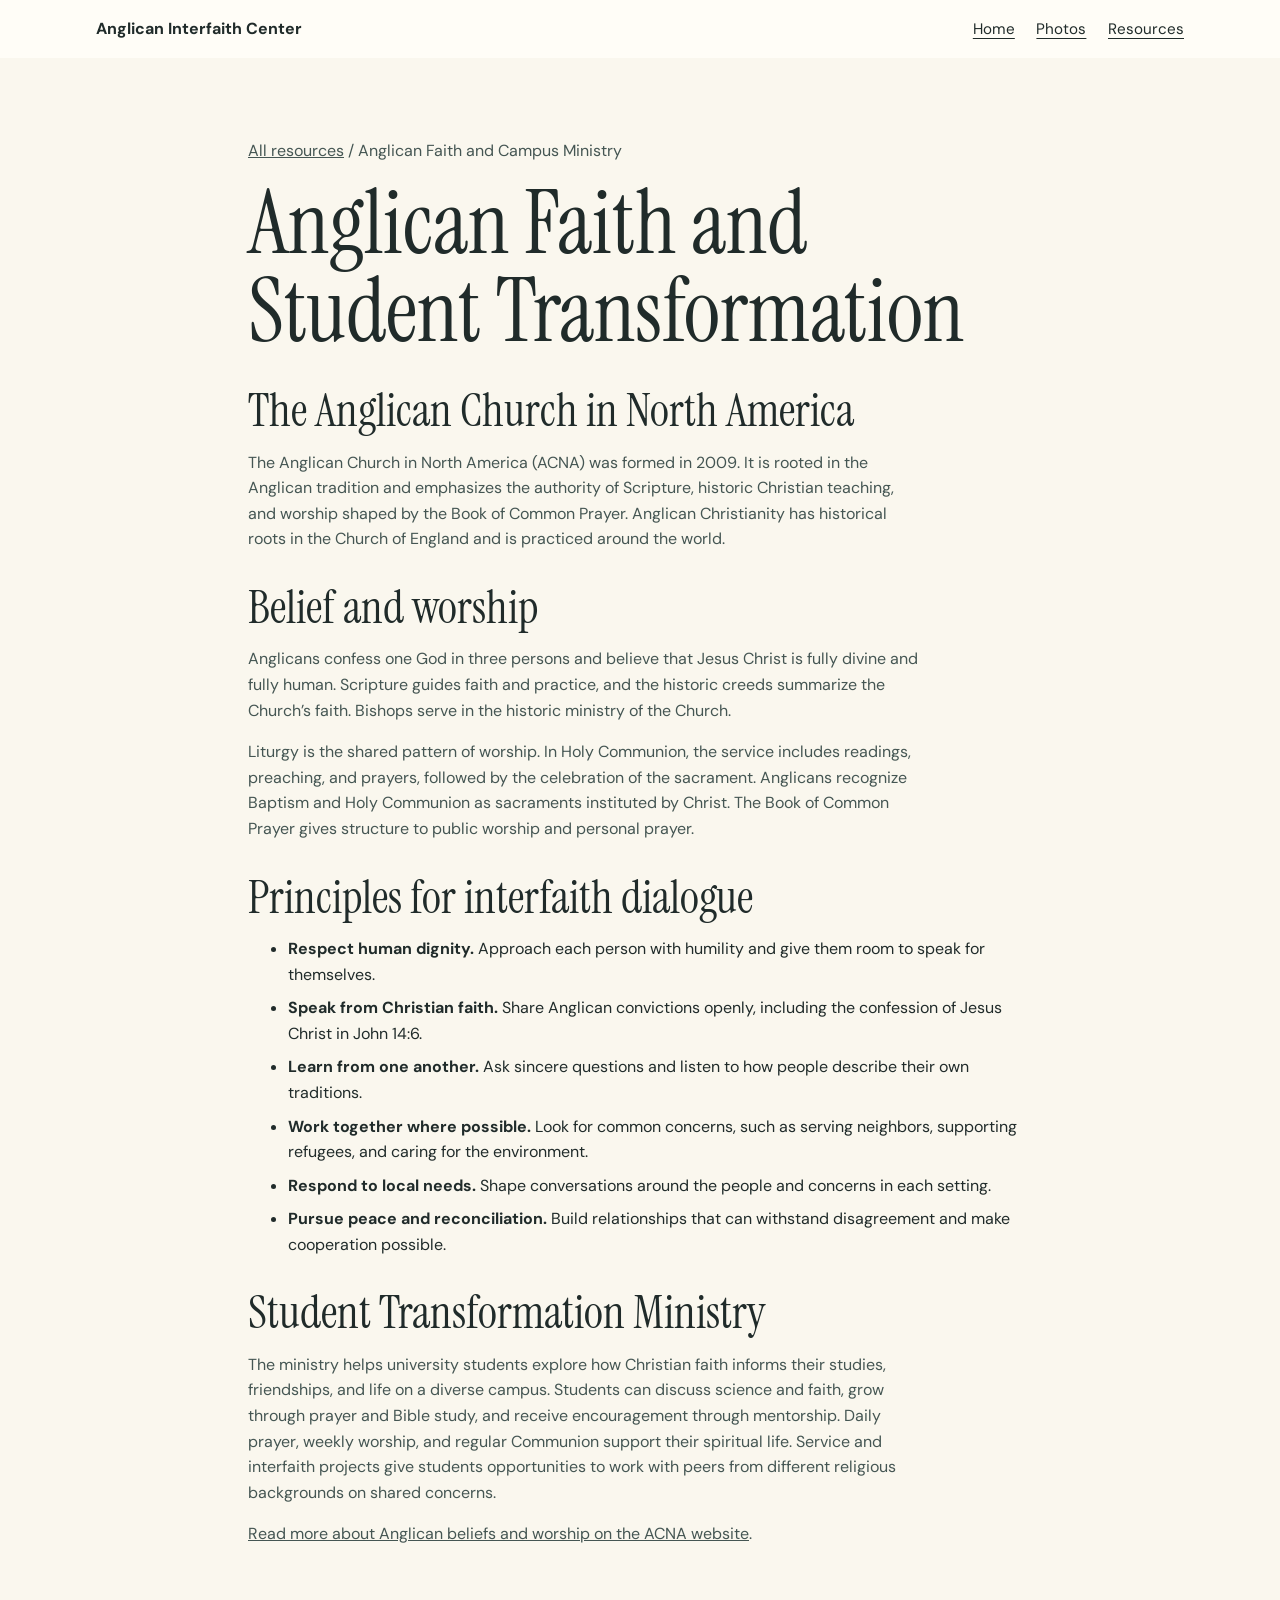
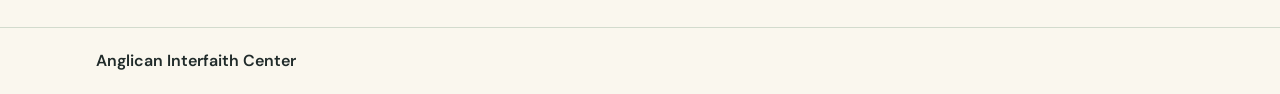
==== anglican-faith.html @ 7ce3bf5f "Add files via upload" ====
<!doctype html>
<html lang="en">
<head>
  <meta charset="utf-8">
  <meta name="viewport" content="width=device-width, initial-scale=1">
  <title>Anglican Faith and Student Transformation | Anglican Interfaith Center</title>
  <link rel="stylesheet" href="./styles.css">
</head>
<body>
  <a class="skip" href="#main">Skip to content</a>
  <header class="site-header">
    <div class="wrap header-inner">
      <a class="brand" href="./index.html">Anglican Interfaith Center</a>
      <nav aria-label="Main"><a href="./index.html">Home</a><a href="./gallery.html">Photos</a><a href="./resources.html">Resources</a></nav>
    </div>
  </header>
  <main id="main" class="wrap section reading">
    <p class="back-link"><a href="./resources.html">All resources</a> / Anglican Faith and Campus Ministry</p>
    <article>
      <h1 class="gallery-title">Anglican Faith and Student Transformation</h1>
      
      
<h2>The Anglican Church in North America</h2>
<p>The Anglican Church in North America (ACNA) was formed in 2009. It is rooted in the Anglican tradition and emphasizes the authority of Scripture, historic Christian teaching, and worship shaped by the Book of Common Prayer. Anglican Christianity has historical roots in the Church of England and is practiced around the world.</p>
<h2>Belief and worship</h2>
<p>Anglicans confess one God in three persons and believe that Jesus Christ is fully divine and fully human. Scripture guides faith and practice, and the historic creeds summarize the Church’s faith. Bishops serve in the historic ministry of the Church.</p>
<p>Liturgy is the shared pattern of worship. In Holy Communion, the service includes readings, preaching, and prayers, followed by the celebration of the sacrament. Anglicans recognize Baptism and Holy Communion as sacraments instituted by Christ. The Book of Common Prayer gives structure to public worship and personal prayer.</p>
<h2>Principles for interfaith dialogue</h2>
<ul><li><strong>Respect human dignity.</strong> Approach each person with humility and give them room to speak for themselves.</li><li><strong>Speak from Christian faith.</strong> Share Anglican convictions openly, including the confession of Jesus Christ in John 14:6.</li><li><strong>Learn from one another.</strong> Ask sincere questions and listen to how people describe their own traditions.</li><li><strong>Work together where possible.</strong> Look for common concerns, such as serving neighbors, supporting refugees, and caring for the environment.</li><li><strong>Respond to local needs.</strong> Shape conversations around the people and concerns in each setting.</li><li><strong>Pursue peace and reconciliation.</strong> Build relationships that can withstand disagreement and make cooperation possible.</li></ul>
<h2>Student Transformation Ministry</h2>
<p>The ministry helps university students explore how Christian faith informs their studies, friendships, and life on a diverse campus. Students can discuss science and faith, grow through prayer and Bible study, and receive encouragement through mentorship. Daily prayer, weekly worship, and regular Communion support their spiritual life. Service and interfaith projects give students opportunities to work with peers from different religious backgrounds on shared concerns.</p>
<p><a href="https://anglicanchurch.net/about/">Read more about Anglican beliefs and worship on the ACNA website</a>.</p>
    </article>
  </main>
  <footer class="site-footer"><div class="wrap">Anglican Interfaith Center</div></footer>
</body>
</html>
---- styles.css ----
@import url("https://fonts.googleapis.com/css2?family=DM+Sans:wght@400;500;600;700&family=Instrument+Serif:ital@0;1&display=swap");

:root {
  color-scheme: light;
  --ink: #202b2a;
  --muted: #455653;
  --paper: #faf7ee;
  --white: #fffdf7;
  --green: #173d35;
  --gold: #f2d99e;
  --line: #d2dbcd;
  font: 100%/1.6 "DM Sans", system-ui, sans-serif;
}
* { box-sizing: border-box; }
body { margin: 0; background: var(--paper); color: var(--ink); }
a { color: inherit; }
a:focus-visible { outline: 3px solid currentColor; outline-offset: 5px; }
.wrap { width: min(100% - 2.5rem, 68rem); margin-inline: auto; }
.skip { position: absolute; z-index: 1; top: 1rem; left: 1rem; background: var(--white); padding: .5rem 1rem; transform: translateY(-200%); }
.skip:focus { transform: none; }
.site-header { background: var(--white); }
.header-inner { display: flex; justify-content: space-between; align-items: center; flex-wrap: wrap; gap: .75rem 2rem; padding-block: 1rem; }
.brand { font-weight: 700; text-decoration: none; }
nav { display: flex; flex-wrap: wrap; gap: .5rem 1.35rem; }
nav a { font-size: .95rem; text-decoration-thickness: 1px; text-underline-offset: .25em; }
.hero { background: radial-gradient(ellipse at top right, #376458, transparent 65%), var(--green); color: var(--white); padding-block: clamp(4rem, 11vw, 8rem); }
h1, h2, h3 { font-family: "Instrument Serif", Georgia, serif; font-weight: 400; line-height: 1; margin: 0; }
h1 { font-size: clamp(3.25rem, 10vw, 7.5rem); }
.hero p { max-width: 34rem; font-size: clamp(1.1rem, 2.5vw, 1.45rem); margin-block: 1.5rem 2rem; }
.button { display: inline-block; background: var(--gold); color: var(--green); padding: .65rem 1.25rem; font-weight: 700; text-decoration: none; }
.button:hover { background: var(--white); }
.button:focus-visible { outline-color: var(--white); }
.section { padding-block: clamp(2.75rem, 7vw, 5rem); }
h2 { font-size: clamp(2.5rem, 6vw, 4rem); }
h3 { font-size: 2rem; }
.section p { color: var(--muted); max-width: 42rem; margin-block: 1rem 0; }
.dialogue { background: #e9eee4; }
.topics { display: grid; grid-template-columns: repeat(auto-fit, minmax(min(100%, 15rem), 1fr)); gap: 1.5rem; margin-top: 2rem; }
.topics article { border-top: 1px solid #82998d; padding-top: 1.25rem; }
.site-footer { border-top: 1px solid var(--line); padding-block: 1.25rem; font-weight: 600; }

.gallery-title { font-size: clamp(3rem, 7vw, 5.5rem); }
.gallery { display: grid; grid-template-columns: repeat(auto-fit, minmax(min(100%, 19rem), 1fr)); gap: 1.25rem; list-style: none; margin: 2rem 0 0; padding: 0; }
.gallery img { display: block; width: 100%; aspect-ratio: 4 / 3; object-fit: contain; background: #ece6d7; }

[hidden] { display: none !important; }
.slideshow { background: #173d35; color: #fffdf7; padding-block: 1.25rem; }
.slide-frame { aspect-ratio: 16 / 9; max-height: 65vh; background: #0d2621; overflow: hidden; border-radius: .5rem; }
.slide-frame img { width: 100%; height: 100%; object-fit: contain; display: block; }
.slide-toolbar, .slide-controls { display: flex; align-items: center; flex-wrap: wrap; gap: .65rem; }
.slide-toolbar { justify-content: space-between; margin-top: .75rem; }
.slide-controls button { color: inherit; background: transparent; border: 1px solid #b9c9be; border-radius: .25rem; padding: .45rem .65rem; cursor: pointer; font: inherit; }
.slide-controls button:hover { background: #376458; }
.slide-count { min-width: 4ch; text-align: center; font-variant-numeric: tabular-nums; }

.resource-grid { display: grid; grid-template-columns: repeat(auto-fit,minmax(min(100%,24rem),1fr)); gap: 1.25rem; margin-top: 2rem; }
.resource-card { background: var(--white); border: 1px solid var(--line); border-radius: .5rem; padding: clamp(1.25rem,4vw,2rem); }
.resource-card h2 { font-size: clamp(2rem,5vw,2.9rem); color: var(--green); }
.resource-entry { margin-top: 1.25rem; border-top: 1px solid var(--line); padding-top: 1.25rem; }
.resource-entry h3 { font: 700 1.05rem/1.45 "DM Sans",system-ui,sans-serif; }
.resource-entry p { margin-top: .4rem; }
.reading { max-width: 49rem; }
.reading h2 { font-size: clamp(2rem,5vw,2.9rem); margin-top: 2rem; }
.reading li + li { margin-top: .5rem; }
.reading .back-link { margin: 0 0 1rem; }
.reading .byline { border-bottom: 1px solid var(--line); padding-bottom: 1.2rem; }
.reading [lang="ur"] { border-top: 1px solid var(--line); margin-top: 2rem; font-family: "Noto Nastaliq Urdu", "Noto Naskh Arabic", "Segoe UI", serif; font-size: 1.2rem; line-height: 2; }
.reading [lang="ur"] h2 { font-family: inherit; }
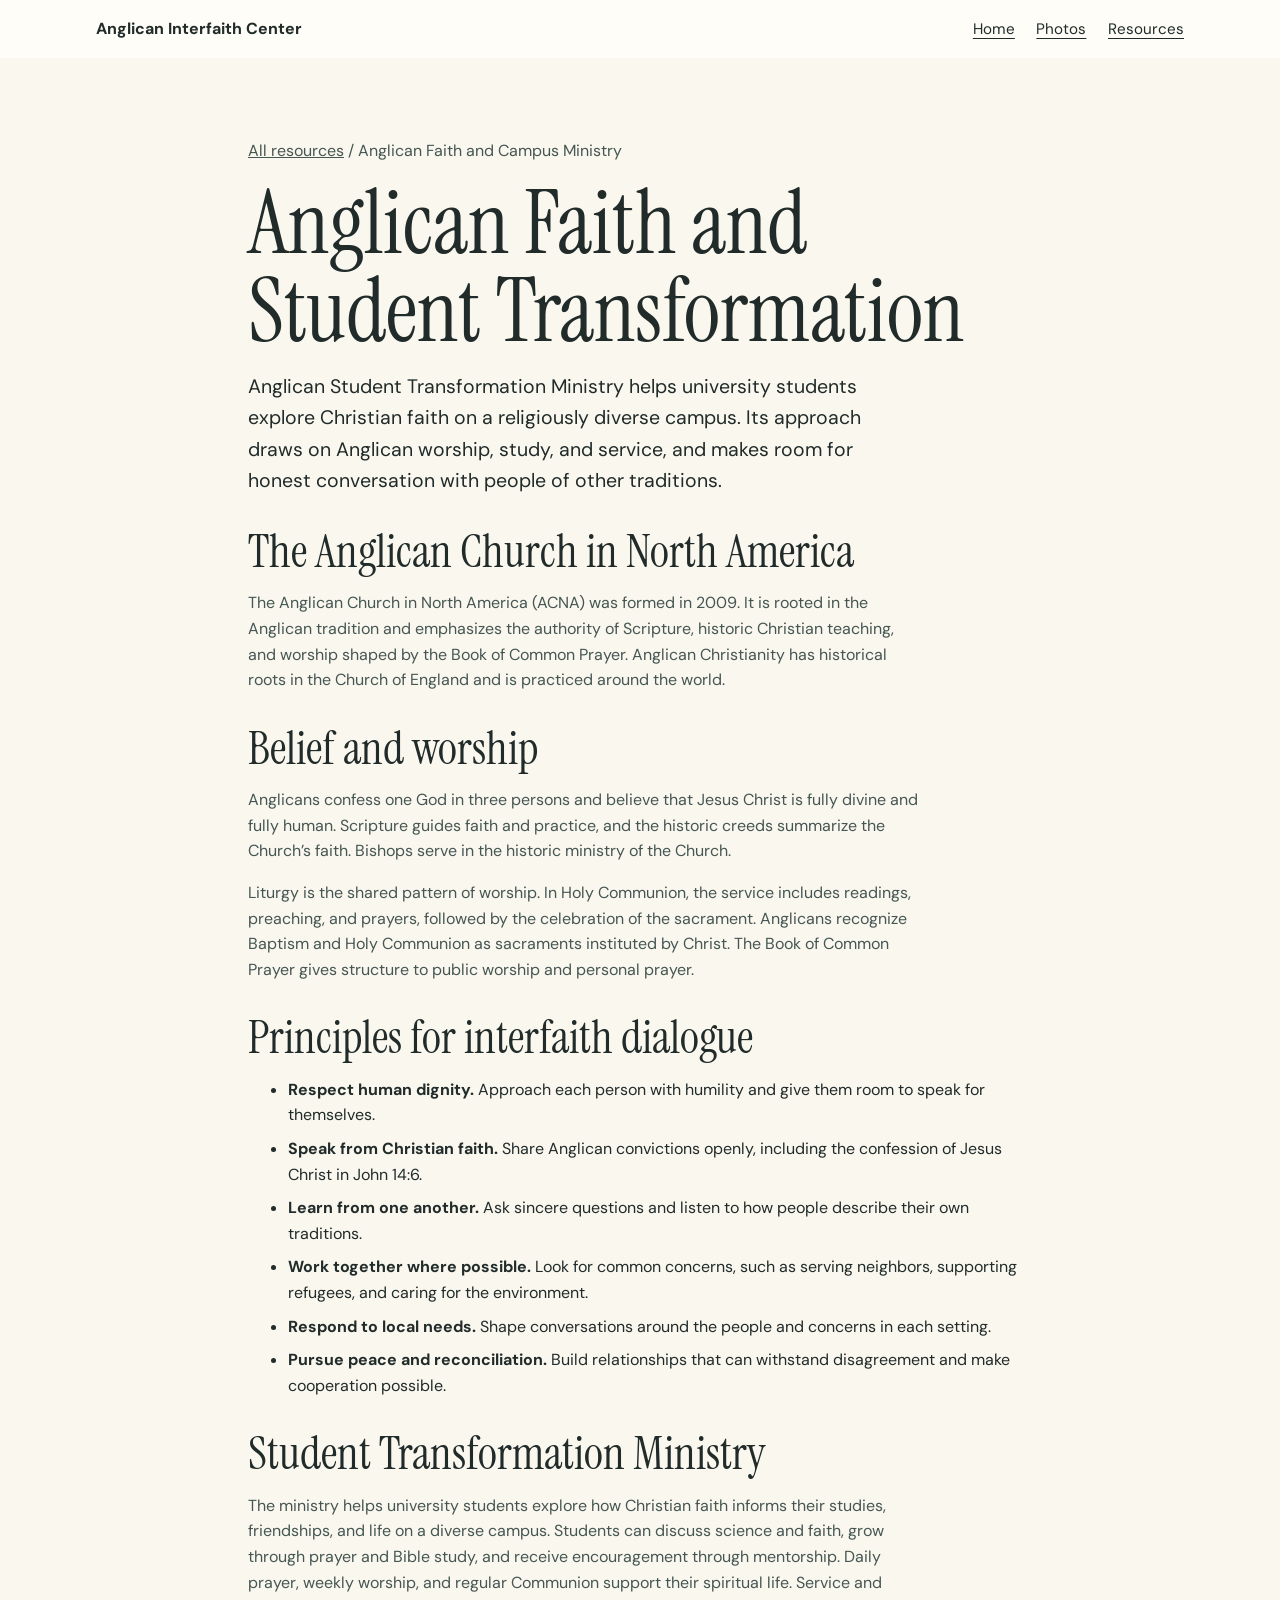
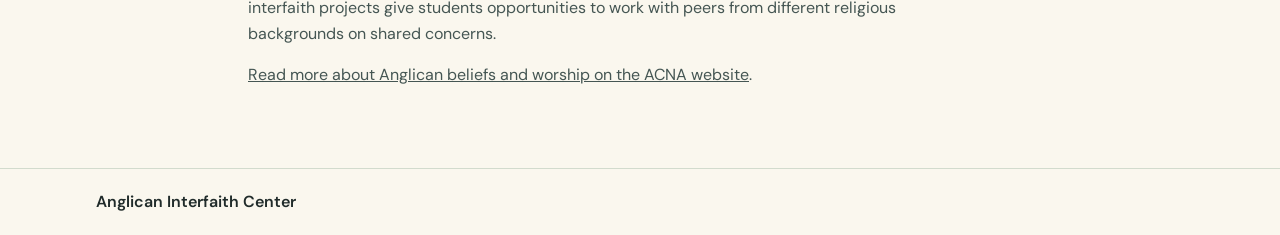
==== commit 15a82be2: "Add files via upload" ====
--- a/anglican-faith.html
+++ b/anglican-faith.html
@@ -4,14 +4,14 @@
   <meta charset="utf-8">
   <meta name="viewport" content="width=device-width, initial-scale=1">
   <title>Anglican Faith and Student Transformation | Anglican Interfaith Center</title>
-  <link rel="stylesheet" href="./styles.css">
+  <link rel="stylesheet" href="./styles.css?v=3">
 </head>
 <body>
   <a class="skip" href="#main">Skip to content</a>
   <header class="site-header">
     <div class="wrap header-inner">
       <a class="brand" href="./index.html">Anglican Interfaith Center</a>
-      <nav aria-label="Main"><a href="./index.html">Home</a><a href="./gallery.html">Photos</a><a href="./resources.html">Resources</a></nav>
+      <nav aria-label="Main"><a href="./index.html">Home</a><a href="./index.html#photos">Photos</a><a href="./resources.html">Resources</a></nav>
     </div>
   </header>
   <main id="main" class="wrap section reading">
@@ -20,6 +20,7 @@
       <h1 class="gallery-title">Anglican Faith and Student Transformation</h1>
       
       
+<p class="article-intro">Anglican Student Transformation Ministry helps university students explore Christian faith on a religiously diverse campus. Its approach draws on Anglican worship, study, and service, and makes room for honest conversation with people of other traditions.</p>
 <h2>The Anglican Church in North America</h2>
 <p>The Anglican Church in North America (ACNA) was formed in 2009. It is rooted in the Anglican tradition and emphasizes the authority of Scripture, historic Christian teaching, and worship shaped by the Book of Common Prayer. Anglican Christianity has historical roots in the Church of England and is practiced around the world.</p>
 <h2>Belief and worship</h2>
@@ -35,4 +36,4 @@
   <footer class="site-footer"><div class="wrap">Anglican Interfaith Center</div></footer>
 </body>
 </html>
-
+
--- a/styles.css
+++ b/styles.css
@@ -38,20 +38,20 @@
 .topics { display: grid; grid-template-columns: repeat(auto-fit, minmax(min(100%, 15rem), 1fr)); gap: 1.5rem; margin-top: 2rem; }
 .topics article { border-top: 1px solid #82998d; padding-top: 1.25rem; }
 .site-footer { border-top: 1px solid var(--line); padding-block: 1.25rem; font-weight: 600; }
-
+
 .gallery-title { font-size: clamp(3rem, 7vw, 5.5rem); }
 .gallery { display: grid; grid-template-columns: repeat(auto-fit, minmax(min(100%, 19rem), 1fr)); gap: 1.25rem; list-style: none; margin: 2rem 0 0; padding: 0; }
-.gallery img { display: block; width: 100%; aspect-ratio: 4 / 3; object-fit: contain; background: #ece6d7; }
-
-[hidden] { display: none !important; }
-.slideshow { background: #173d35; color: #fffdf7; padding-block: 1.25rem; }
-.slide-frame { aspect-ratio: 16 / 9; max-height: 65vh; background: #0d2621; overflow: hidden; border-radius: .5rem; }
-.slide-frame img { width: 100%; height: 100%; object-fit: contain; display: block; }
-.slide-toolbar, .slide-controls { display: flex; align-items: center; flex-wrap: wrap; gap: .65rem; }
-.slide-toolbar { justify-content: space-between; margin-top: .75rem; }
-.slide-controls button { color: inherit; background: transparent; border: 1px solid #b9c9be; border-radius: .25rem; padding: .45rem .65rem; cursor: pointer; font: inherit; }
-.slide-controls button:hover { background: #376458; }
-.slide-count { min-width: 4ch; text-align: center; font-variant-numeric: tabular-nums; }
+.gallery img { display: block; width: 100%; aspect-ratio: 4 / 3; object-fit: contain; background: #ece6d7; }
+
+[hidden] { display: none !important; }
+.slideshow { background: #173d35; color: #fffdf7; padding-block: 1.25rem; }
+.slide-frame { aspect-ratio: 16 / 9; max-height: 65vh; background: #0d2621; overflow: hidden; border-radius: .5rem; }
+.slide-frame img { width: 100%; height: 100%; object-fit: contain; display: block; }
+.slide-toolbar, .slide-controls { display: flex; align-items: center; flex-wrap: wrap; gap: .65rem; }
+.slide-toolbar { justify-content: space-between; margin-top: .75rem; }
+.slide-controls button { color: inherit; background: transparent; border: 1px solid #b9c9be; border-radius: .25rem; padding: .45rem .65rem; cursor: pointer; font: inherit; }
+.slide-controls button:hover { background: #376458; }
+.slide-count { min-width: 4ch; text-align: center; font-variant-numeric: tabular-nums; }
 
 .resource-grid { display: grid; grid-template-columns: repeat(auto-fit,minmax(min(100%,24rem),1fr)); gap: 1.25rem; margin-top: 2rem; }
 .resource-card { background: var(--white); border: 1px solid var(--line); border-radius: .5rem; padding: clamp(1.25rem,4vw,2rem); }
@@ -65,4 +65,10 @@
 .reading .back-link { margin: 0 0 1rem; }
 .reading .byline { border-bottom: 1px solid var(--line); padding-bottom: 1.2rem; }
 .reading [lang="ur"] { border-top: 1px solid var(--line); margin-top: 2rem; font-family: "Noto Nastaliq Urdu", "Noto Naskh Arabic", "Segoe UI", serif; font-size: 1.2rem; line-height: 2; }
-.reading [lang="ur"] h2 { font-family: inherit; }
+.reading [lang="ur"] h2 { font-family: inherit; }
+
+#resources, #photos { scroll-margin-top: 1rem; }
+.slideshow .slide-frame { max-height: min(50vh, 33rem); }
+.reading .article-intro { font-size: 1.22rem; line-height: 1.6; color: var(--ink); }
+.resource-card h2 { line-height: 1.1; }
+.resource-entry a { text-underline-offset: .18em; }
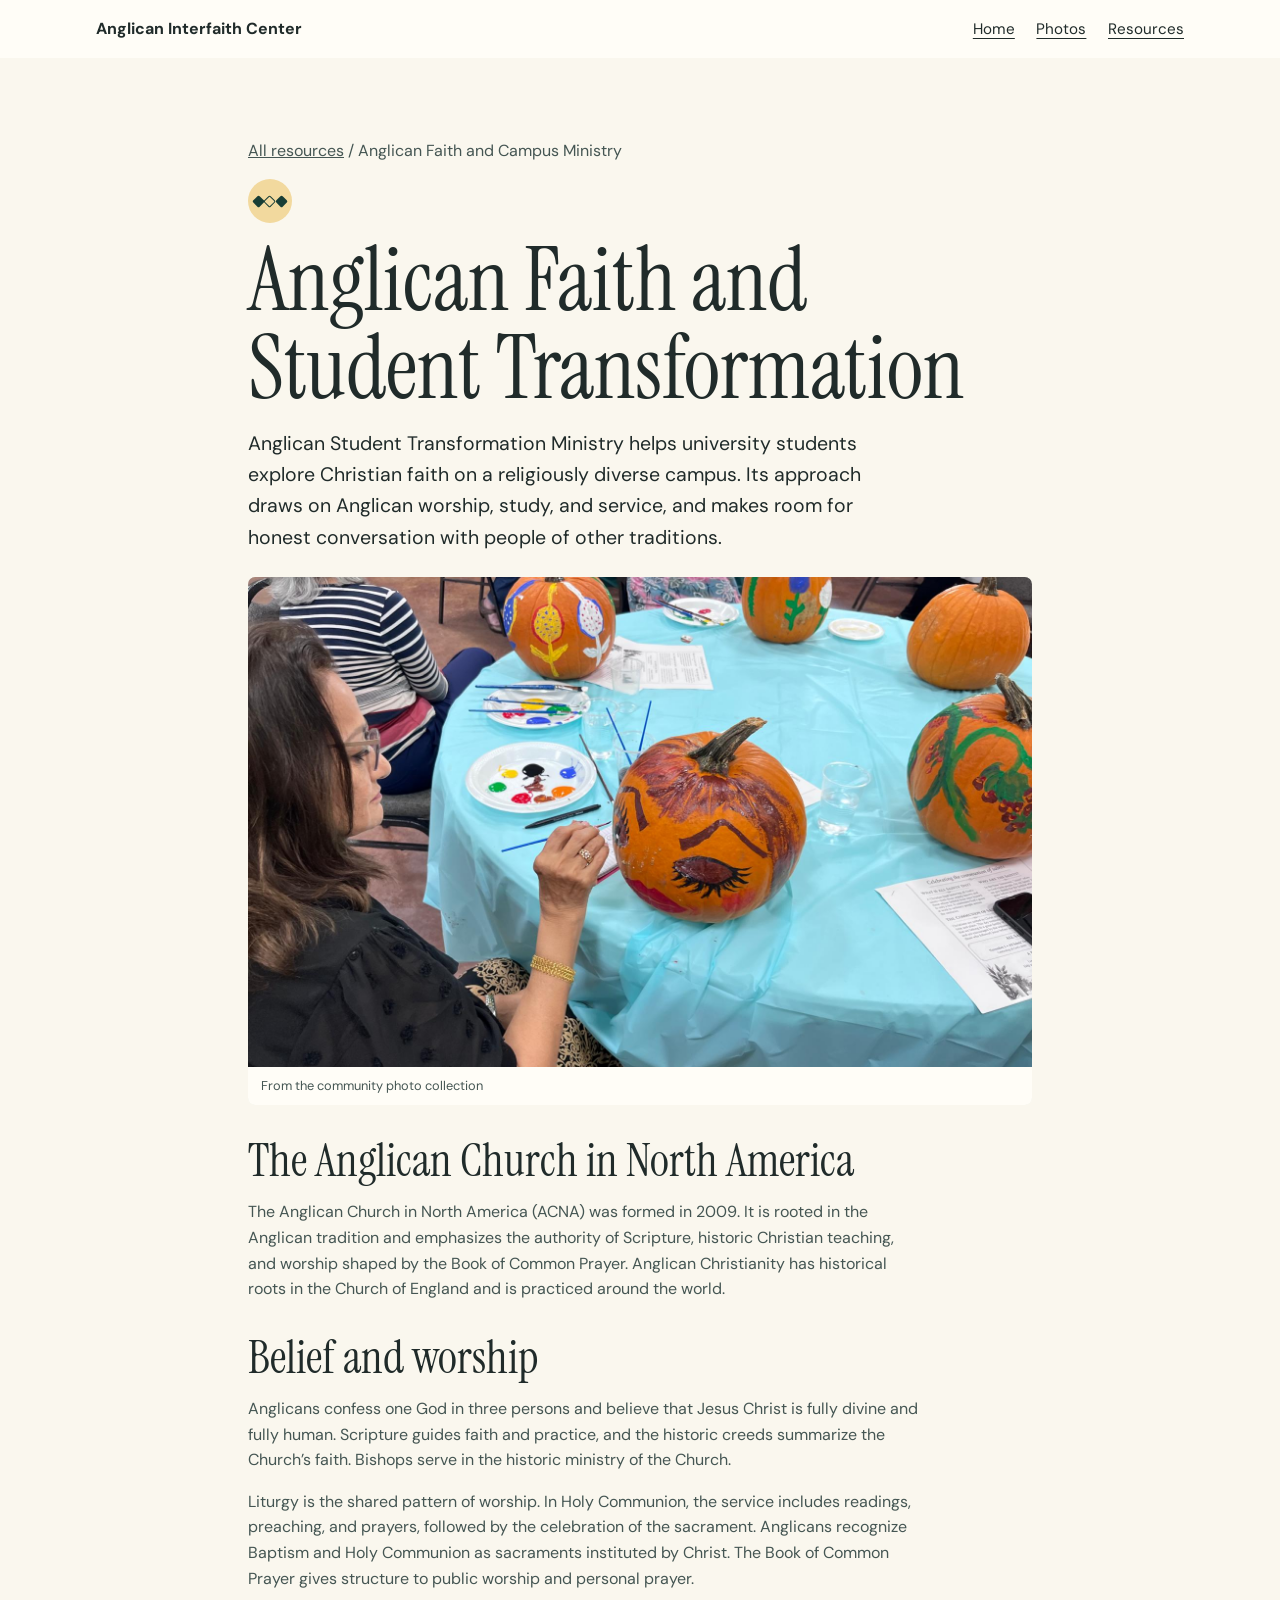
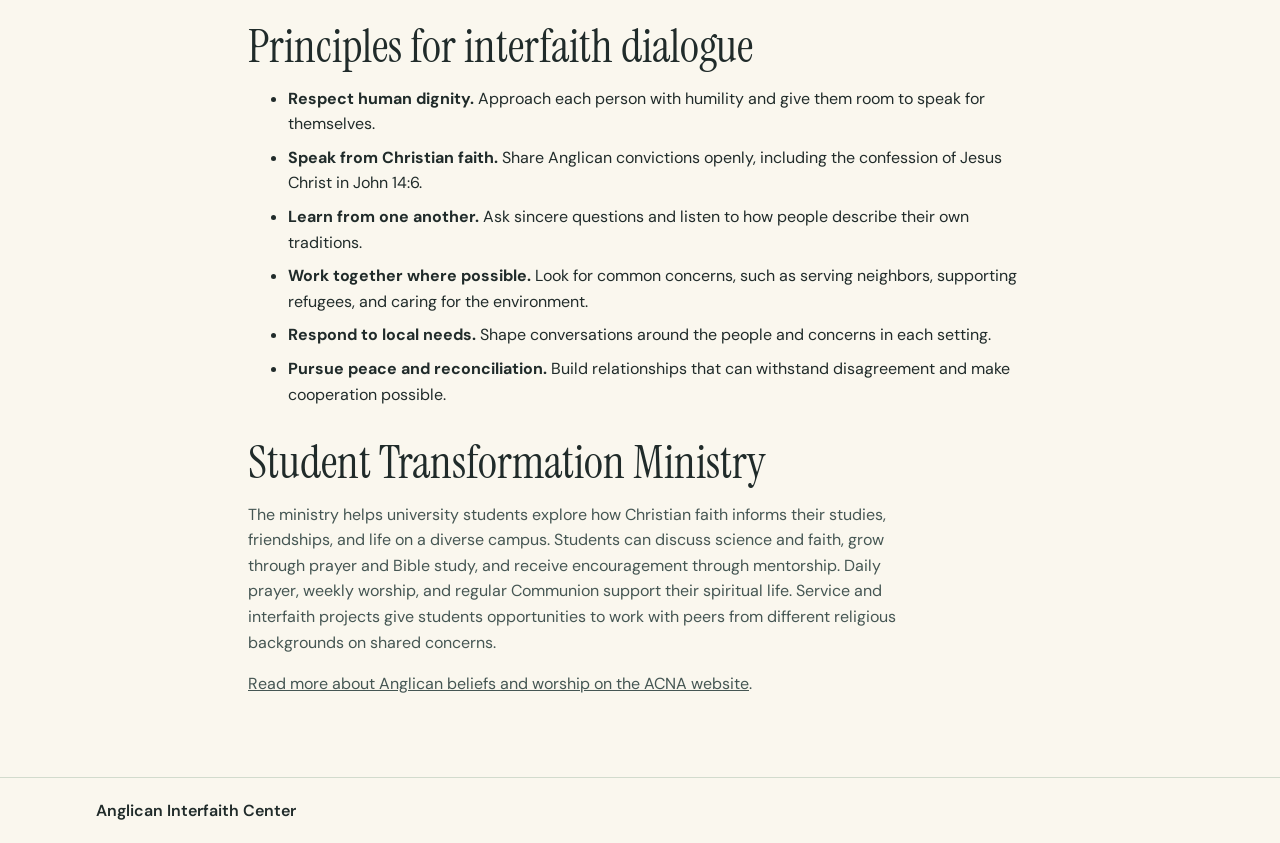
==== commit e0653005: "Add files via upload" ====
--- a/anglican-faith.html
+++ b/anglican-faith.html
@@ -4,7 +4,7 @@
   <meta charset="utf-8">
   <meta name="viewport" content="width=device-width, initial-scale=1">
   <title>Anglican Faith and Student Transformation | Anglican Interfaith Center</title>
-  <link rel="stylesheet" href="./styles.css?v=3">
+  <link rel="stylesheet" href="./styles.css?v=4">
 </head>
 <body>
   <a class="skip" href="#main">Skip to content</a>
@@ -16,11 +16,11 @@
   </header>
   <main id="main" class="wrap section reading">
     <p class="back-link"><a href="./resources.html">All resources</a> / Anglican Faith and Campus Ministry</p>
-    <article>
+    <article><span class="motif motif-faith" aria-hidden="true"><i></i><i></i><i></i></span>
       <h1 class="gallery-title">Anglican Faith and Student Transformation</h1>
       
       
-<p class="article-intro">Anglican Student Transformation Ministry helps university students explore Christian faith on a religiously diverse campus. Its approach draws on Anglican worship, study, and service, and makes room for honest conversation with people of other traditions.</p>
+<p class="article-intro">Anglican Student Transformation Ministry helps university students explore Christian faith on a religiously diverse campus. Its approach draws on Anglican worship, study, and service, and makes room for honest conversation with people of other traditions.</p><figure class="feature-photo article-photo"><img src="./WhatsApp%20Image%202026-11-13%20at%208.54.29%20PM%20%282%29.jpeg" alt="A scene from the center’s community photo collection" loading="lazy" decoding="async"><figcaption>From the community photo collection</figcaption></figure>
 <h2>The Anglican Church in North America</h2>
 <p>The Anglican Church in North America (ACNA) was formed in 2009. It is rooted in the Anglican tradition and emphasizes the authority of Scripture, historic Christian teaching, and worship shaped by the Book of Common Prayer. Anglican Christianity has historical roots in the Church of England and is practiced around the world.</p>
 <h2>Belief and worship</h2>
--- a/styles.css
+++ b/styles.css
@@ -72,3 +72,25 @@
 .reading .article-intro { font-size: 1.22rem; line-height: 1.6; color: var(--ink); }
 .resource-card h2 { line-height: 1.1; }
 .resource-entry a { text-underline-offset: .18em; }
+
+.feature-photo { margin: 0; background: #e9eee4; border-radius: .45rem; overflow: hidden; }
+.feature-photo img { display: block; width: 100%; aspect-ratio: 16 / 10; object-fit: cover; }
+.feature-photo figcaption { padding: .55rem .8rem; font-size: .8rem; color: var(--muted); background: var(--white); }
+.resource-card.resource-visual { padding: 0; overflow: hidden; }
+.resource-card > .feature-photo { border-radius: 0; }
+.resource-card .feature-photo img { aspect-ratio: 2 / 1; }
+.resource-card-body { position: relative; padding: 1.2rem clamp(1rem, 3vw, 1.75rem) 1.75rem; }
+.resource-card-body > h2 { font-size: clamp(1.85rem, 4vw, 2.6rem); }
+.section-visual { display: grid; grid-template-columns: repeat(auto-fit,minmax(min(100%,23rem),1fr)); gap: clamp(1.25rem,5vw,3rem); align-items: center; }
+.dialogue .section-visual { width: min(100% - 2.5rem, 68rem); margin-inline: auto; padding-block: clamp(2.75rem,7vw,5rem); }
+.dialogue .section-visual .wrap.section { width: auto; margin: 0; padding: 0; }
+.dialogue .topics { grid-template-columns: 1fr; gap: .85rem; }
+.article-photo { margin-block: 1.5rem 2rem; }
+.motif { display: inline-flex; width: 2.75rem; height: 2.75rem; align-items: center; justify-content: center; gap: .15rem; margin-bottom: .8rem; border-radius: 50%; background: #f2d99e; color: #173d35; }
+.motif i { display: block; width: .45rem; height: .45rem; background: currentColor; border-radius: 50%; }
+.motif-reports i { height: .95rem; width: .25rem; border-radius: .1rem; }
+.motif-reports i:nth-child(2) { height: 1.25rem; }
+.motif-faith i { width: .57rem; height: .57rem; transform: rotate(45deg); border-radius: .1rem; }
+.motif-faith i:nth-child(2) { background: transparent; border: 1px solid currentColor; }
+.motif-reflect i { width: .45rem; height: .75rem; border-radius: 70% 15%; transform: rotate(25deg); }
+.motif-reflect i:nth-child(2) { transform: translateY(-.2rem) rotate(25deg); }
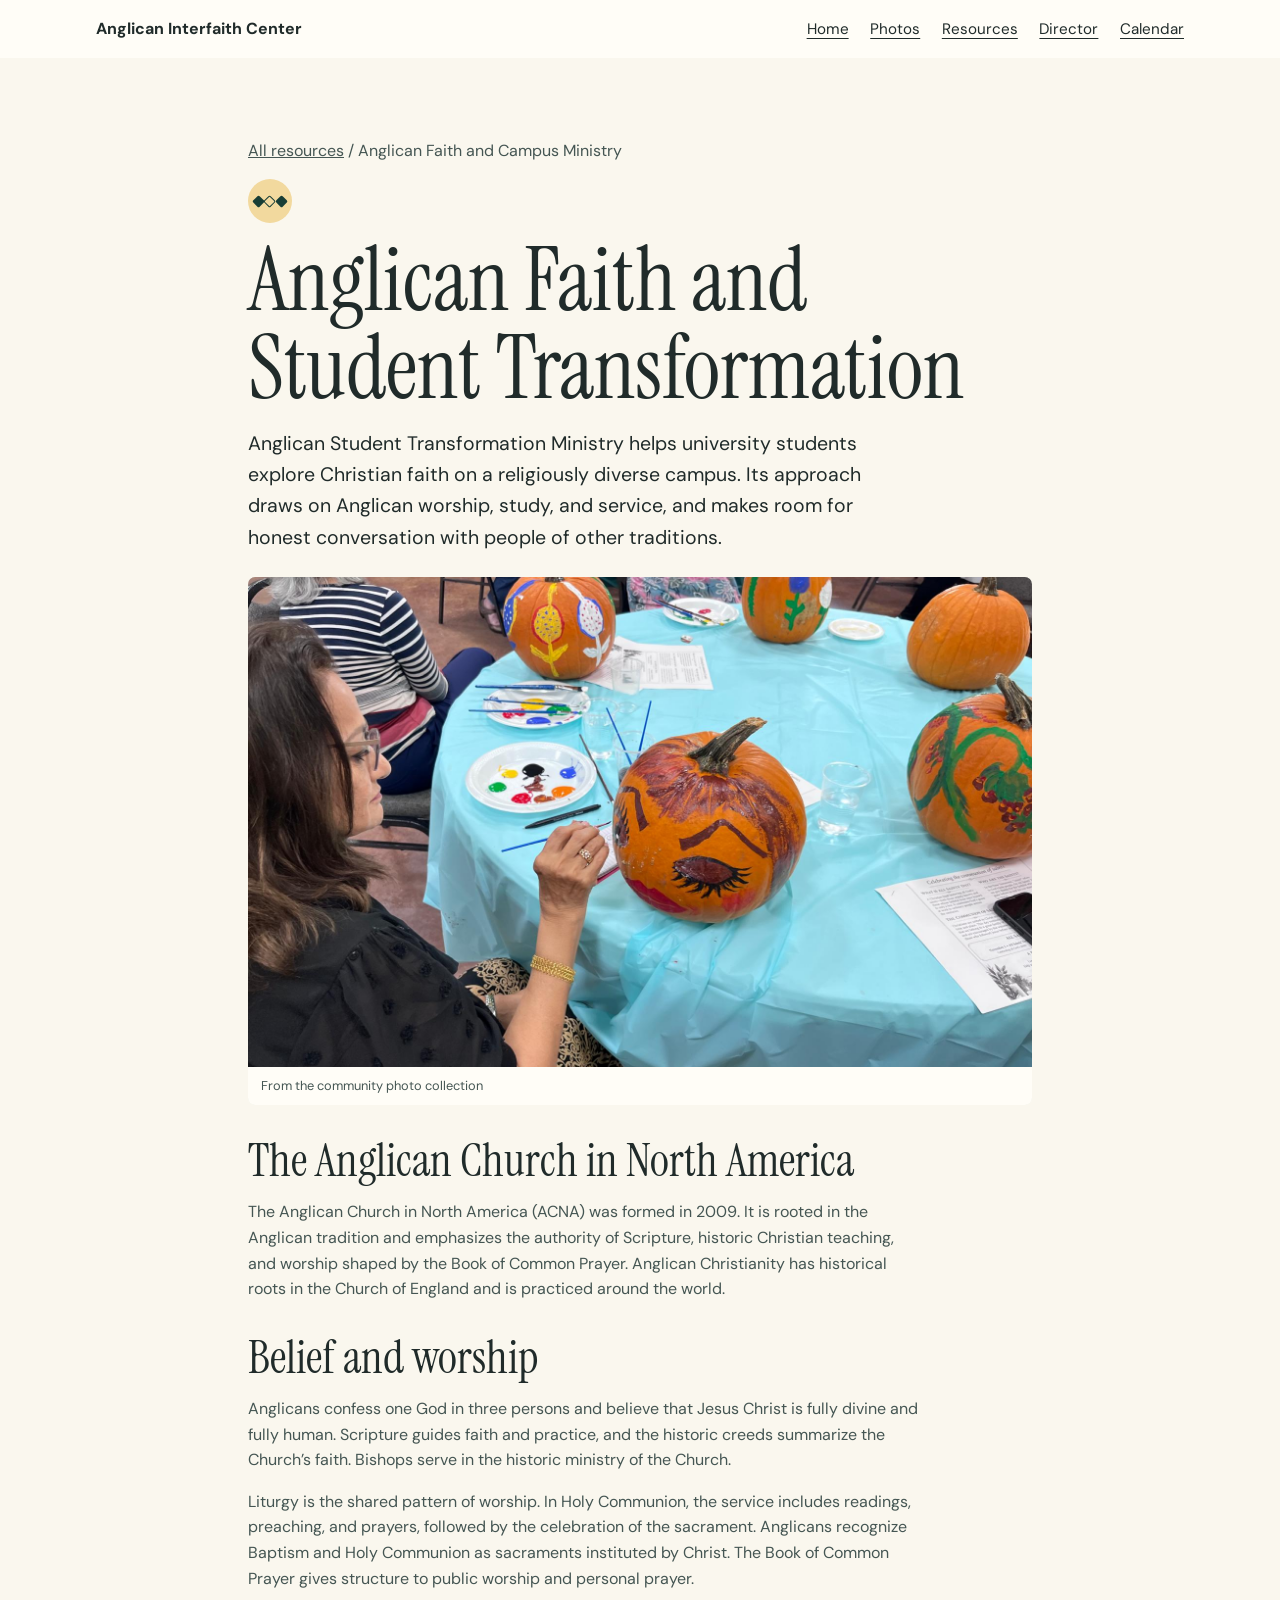
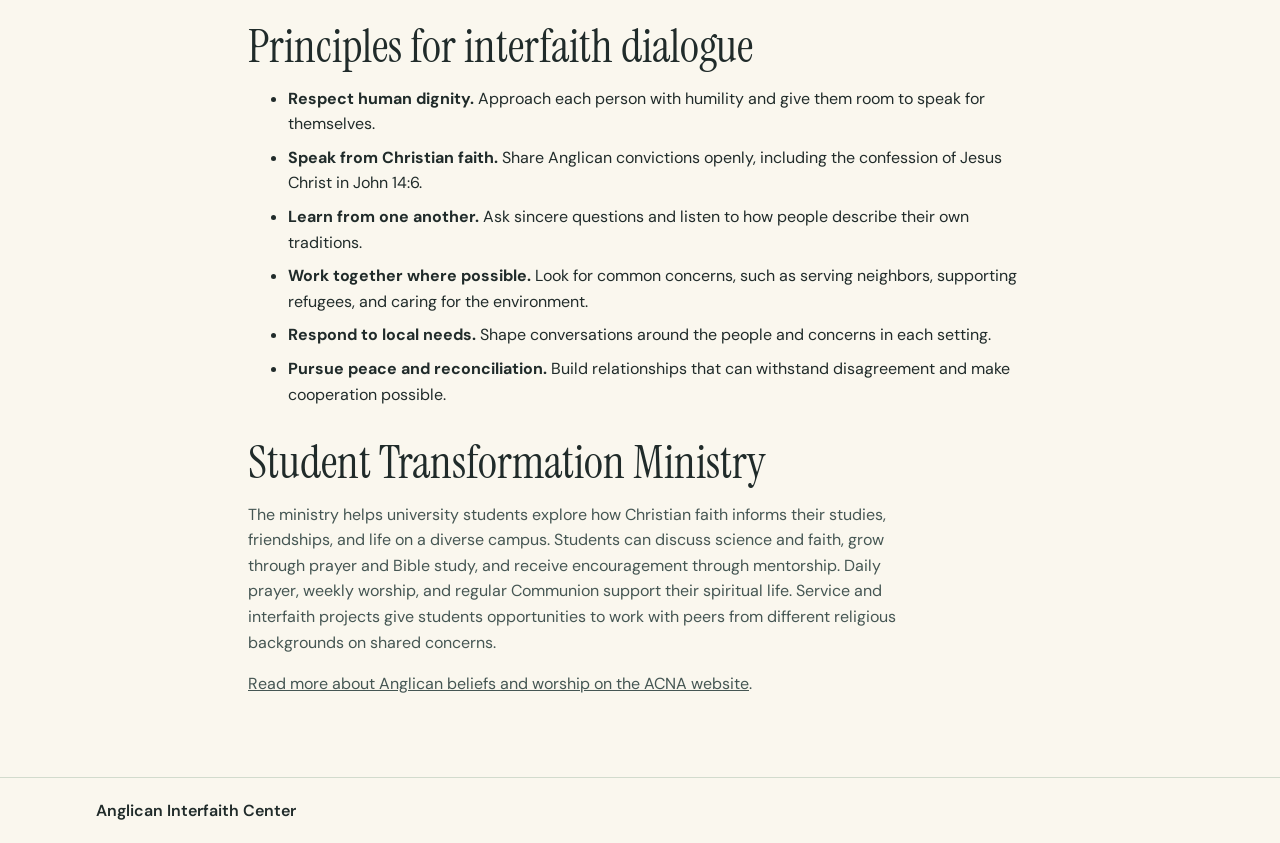
==== commit 48885346: "Add files via upload" ====
--- a/anglican-faith.html
+++ b/anglican-faith.html
@@ -4,14 +4,14 @@
   <meta charset="utf-8">
   <meta name="viewport" content="width=device-width, initial-scale=1">
   <title>Anglican Faith and Student Transformation | Anglican Interfaith Center</title>
-  <link rel="stylesheet" href="./styles.css?v=4">
+  <link rel="stylesheet" href="./styles.css?v=5">
 </head>
 <body>
   <a class="skip" href="#main">Skip to content</a>
   <header class="site-header">
     <div class="wrap header-inner">
       <a class="brand" href="./index.html">Anglican Interfaith Center</a>
-      <nav aria-label="Main"><a href="./index.html">Home</a><a href="./index.html#photos">Photos</a><a href="./resources.html">Resources</a></nav>
+      <nav aria-label="Main"><a href="./index.html">Home</a><a href="./index.html#photos">Photos</a><a href="./resources.html">Resources</a><a href="./index.html#director">Director</a><a href="./calendar.html">Calendar</a></nav>
     </div>
   </header>
   <main id="main" class="wrap section reading">
--- a/styles.css
+++ b/styles.css
@@ -94,3 +94,23 @@
 .motif-faith i:nth-child(2) { background: transparent; border: 1px solid currentColor; }
 .motif-reflect i { width: .45rem; height: .75rem; border-radius: 70% 15%; transform: rotate(25deg); }
 .motif-reflect i:nth-child(2) { transform: translateY(-.2rem) rotate(25deg); }
+
+.calendar-layout { display:grid; grid-template-columns:minmax(0, 1.4fr) minmax(0, 1fr); align-items:start; gap:1.5rem; margin-top:2rem; }
+.calendar-panel,.event-card { padding:clamp(1rem,3vw,2rem); border-radius:.65rem; border:1px solid var(--line); background:var(--white); }
+.calendar-header { display:flex; align-items:center; justify-content:space-between; gap:.65rem; }
+.calendar-header h2,.event-card h2 { font-size:clamp(1.75rem,4vw,2.8rem); margin:0; }
+#month-controls button { font:inherit; font-size:1.45rem; padding:0 .6rem; border:1px solid var(--line); border-radius:.3rem; background:var(--paper); cursor:pointer; }
+#calendar-grid { width:100%; table-layout:fixed; border-collapse:collapse; margin-top:1rem; text-align:center; }
+#calendar-grid th { font-size:.8rem; color:var(--muted); }
+#calendar-grid td { border-bottom:1px solid var(--line); height:2.65rem; }
+.calendar-event-day { display:inline-flex; min-width:2rem; min-height:2rem; justify-content:center; align-items:center; border-radius:50%; background:var(--green); color:var(--white); font-weight:700; }
+.event-card:target { outline:2px solid var(--green); outline-offset:3px; }
+.event-card .event-date,.event-date { font-weight:700; color:var(--green); margin:0 0 .75rem; }
+.event-card .event-theme { font-weight:700; margin-top:.65rem; }
+.event-card .button { margin-top:1rem; }
+@media (max-width: 47rem) { .calendar-layout { grid-template-columns: 1fr; } }
+
+
+.director-message { background:var(--white); border:1px solid var(--line); padding:clamp(1.25rem,4vw,2.5rem); border-radius:.65rem; }
+.director-signature { font-weight:700; }
+.event-calendar-link { display:inline-block; margin:.65rem; }
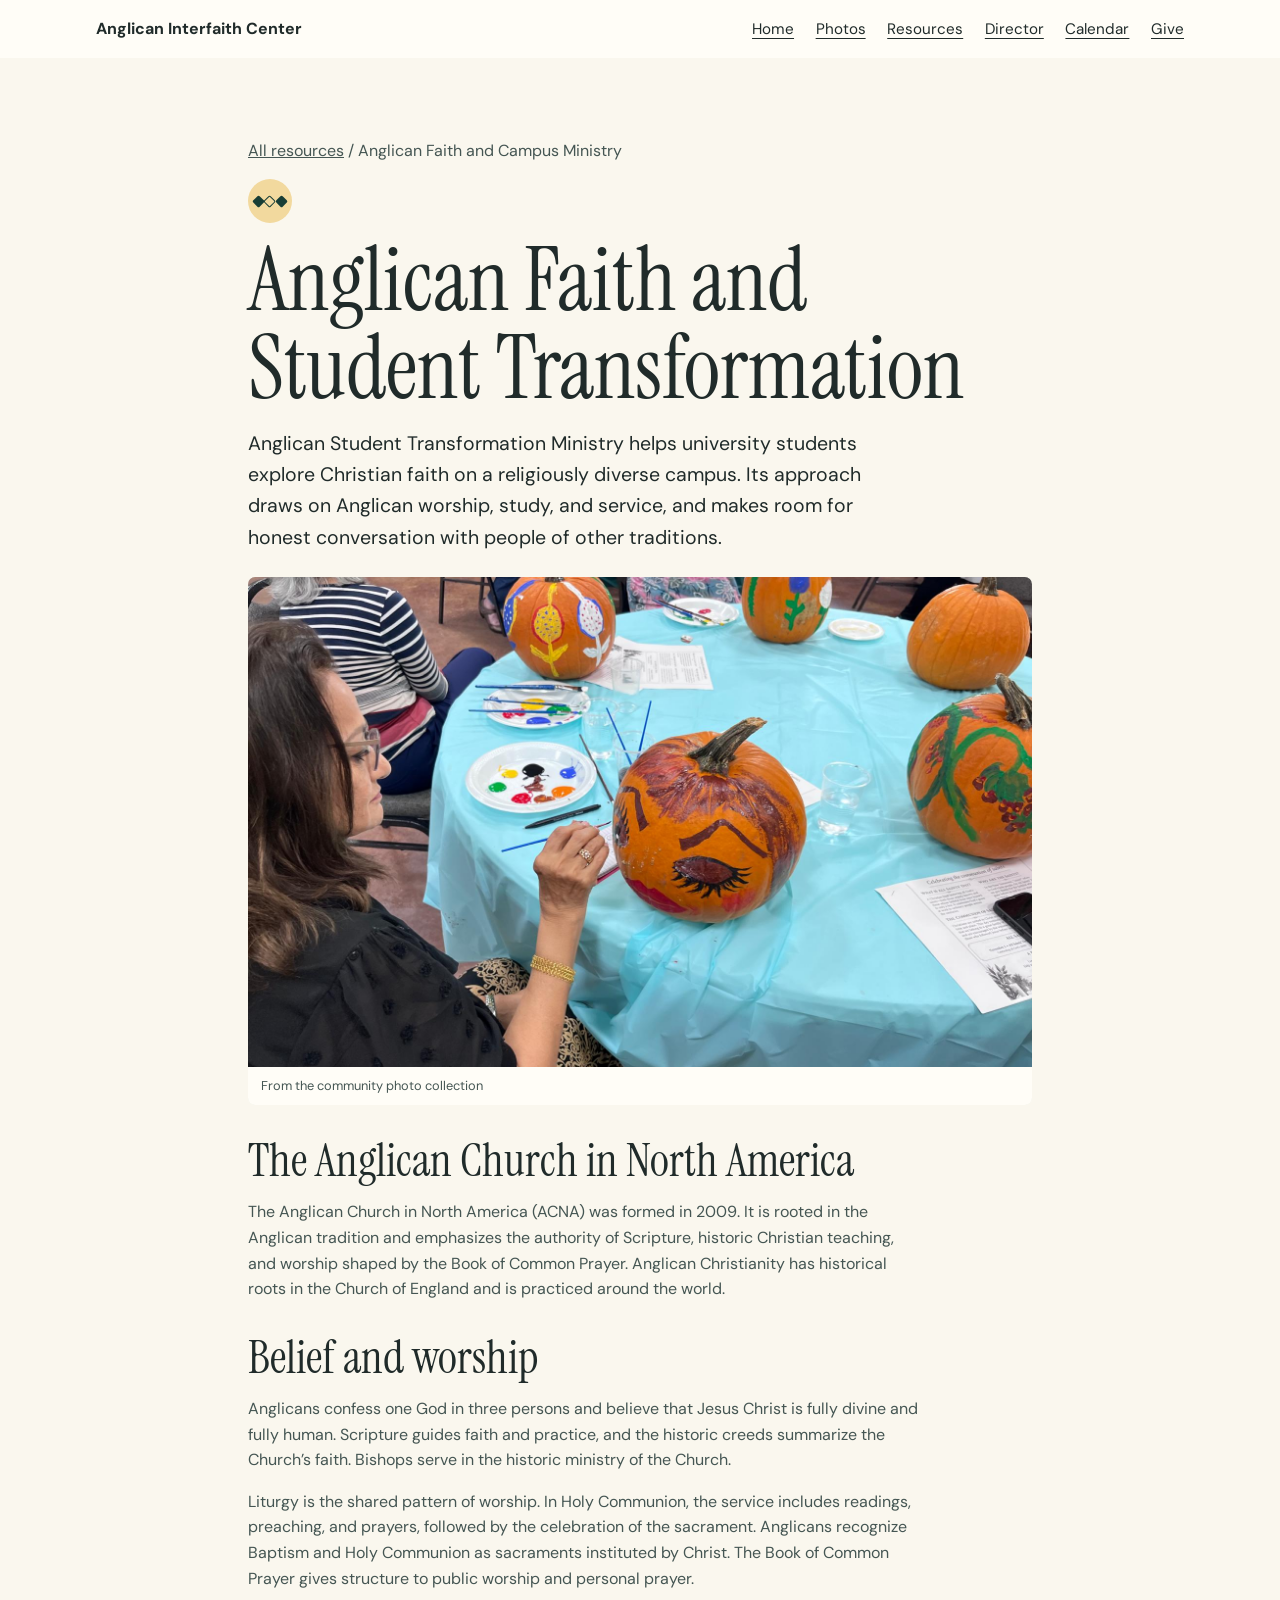
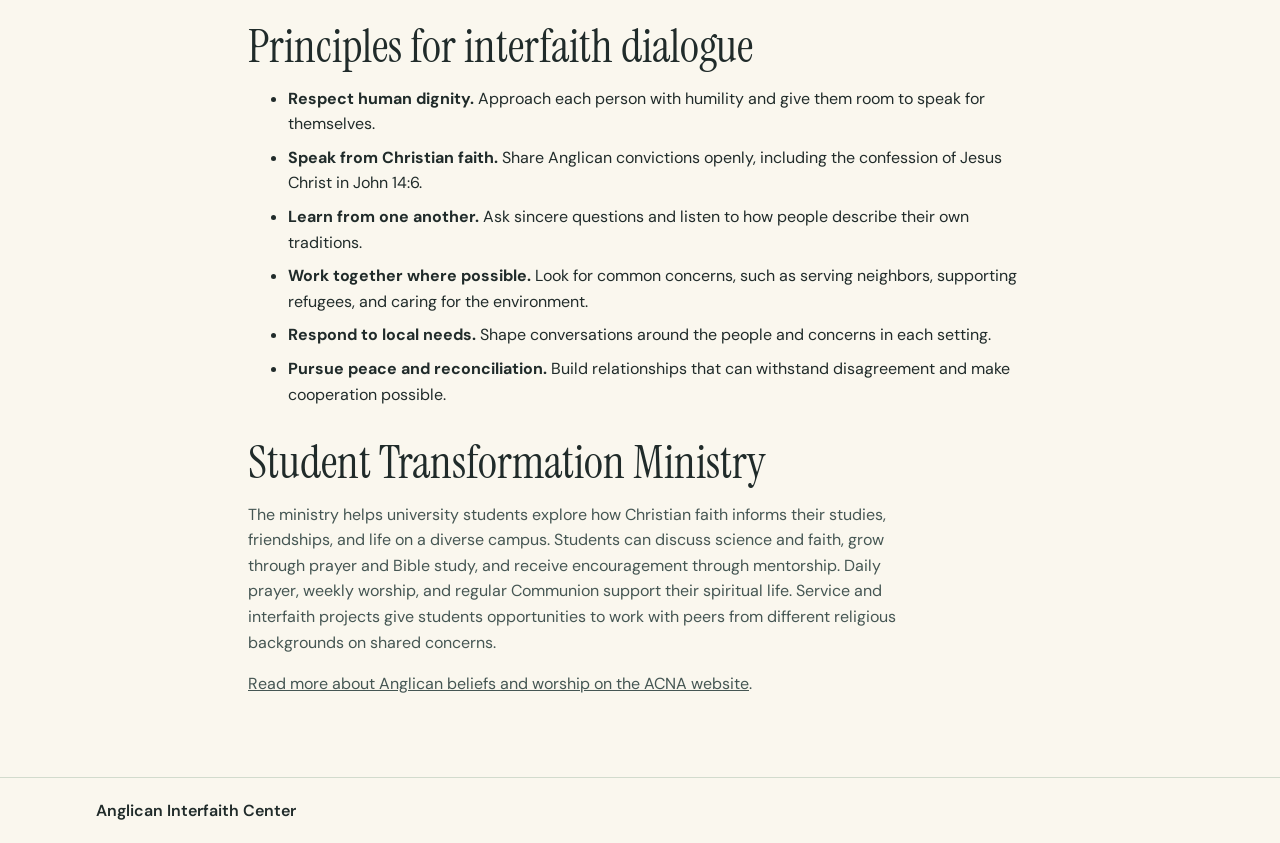
==== commit 861c58b7: "Add files via upload" ====
--- a/anglican-faith.html
+++ b/anglican-faith.html
@@ -11,7 +11,7 @@
   <header class="site-header">
     <div class="wrap header-inner">
       <a class="brand" href="./index.html">Anglican Interfaith Center</a>
-      <nav aria-label="Main"><a href="./index.html">Home</a><a href="./index.html#photos">Photos</a><a href="./resources.html">Resources</a><a href="./index.html#director">Director</a><a href="./calendar.html">Calendar</a></nav>
+      <nav aria-label="Main"><a href="./index.html">Home</a><a href="./index.html#photos">Photos</a><a href="./resources.html">Resources</a><a href="./index.html#director">Director</a><a href="./calendar.html">Calendar</a><a href="./index.html#give">Give</a></nav>
     </div>
   </header>
   <main id="main" class="wrap section reading">
--- a/styles.css
+++ b/styles.css
@@ -114,3 +114,93 @@
 .director-message { background:var(--white); border:1px solid var(--line); padding:clamp(1.25rem,4vw,2.5rem); border-radius:.65rem; }
 .director-signature { font-weight:700; }
 .event-calendar-link { display:inline-block; margin:.65rem; }
+
+.event-with-photo { display:grid; gap:1.15rem; }
+.event-with-photo .event-copy { min-width:0; }
+.event-featured { align-items:center; }
+.event-photo { min-width:0; margin:0; overflow:hidden; border-radius:.45rem; background:#e9eee4; }
+.event-photo img { display:block; width:100%; aspect-ratio:3 / 2; object-fit:contain; background:#e9eee4; }
+.event-photo figcaption { padding:.45rem .75rem; font-size:.8rem; color:var(--muted); }
+@media (min-width:48rem) {
+  .event-featured { grid-template-columns:minmax(0, 1.25fr) minmax(0, 1fr); gap:clamp(1.25rem,4vw,3rem); }
+}
+
+.hero { padding-block: clamp(2.75rem, 7vw, 6rem); }
+.hero-layout { display: grid; gap: clamp(1.75rem, 4vw, 3.5rem); align-items: center; }
+.hero-copy h1 { font-size: clamp(3rem, 7vw, 5.75rem); }
+.hero-photo { margin: 0; border: 1px solid #9bab99; border-radius: .55rem; overflow: hidden; box-shadow: 0 1rem 2.5rem #0a241d55; }
+.hero-photo img { display: block; width: 100%; height: auto; }
+@media (min-width: 52rem) {
+  .hero-layout { grid-template-columns: minmax(0, 1.08fr) minmax(0, 1fr); }
+  .hero-copy h1 { font-size: clamp(3.25rem, 6vw, 5.5rem); }
+}
+
+.hero { background:radial-gradient(ellipse at 88% 10%,#41695b 0%,transparent 60%),#153a32; padding-block:clamp(2.5rem,6vw,5.5rem); }
+.hero-layout { gap:clamp(1.5rem,6vw,5rem); }
+.hero-copy h1 { line-height:.96; }
+.hero-copy p { color:#ecf1e9; }
+.hero-actions { display:flex; flex-wrap:wrap; align-items:center; gap:1rem 1.5rem; }
+.hero-actions a:last-child { text-underline-offset:.28em; }
+.hero-photo { border:1px solid #e3ce96; padding:.4rem; background:#f2d99e; border-radius:.9rem; }
+.hero-photo img { border-radius:.6rem; }
+.event-featured { padding:0; gap:0; overflow:hidden; background:#fffdf7; box-shadow:0 1rem 2.5rem #173d3512; }
+.event-featured .event-copy { padding:clamp(1.4rem,4vw,3rem); }
+.event-featured .event-photo { border-radius:0; align-self:stretch; display:flex; flex-direction:column; }
+.event-featured .event-photo img { flex:1; min-height:0; object-fit:cover; object-position:center 44%; }
+.event-featured .event-photo figcaption { background:#173d35; color:#fffdf7; padding:.7rem 1rem; }
+.event-date-line { display:flex; align-items:center; gap:.8rem; margin-bottom:1.1rem; }
+.event-date-line .event-date { margin:0; }
+.event-date-tile { display:grid; justify-items:center; line-height:1; min-width:3.4rem; gap:.3rem; padding:.6rem .5rem; background:#173d35; color:#fffdf7; border-radius:.4rem; }
+.event-date-tile span { font-size:.68rem; letter-spacing:.12em; }
+.event-date-tile strong { font-size:1.5rem; }
+
+.hero { background: radial-gradient(ellipse at 85% 12%,#456d5c,transparent 55%),#153a32; }
+.hero-layout { gap: clamp(2rem,5vw,4rem); }
+.hero-copy h1 { font-size: clamp(3rem,6vw,5.5rem); }
+.welcome-collage { position:relative; padding:0 13% 12% 0; }
+.welcome-collage figure { margin:0; overflow:hidden; }
+.welcome-collage img { display:block; width:100%; height:auto; }
+.welcome-wide { border:1px solid #ffffff55; border-radius:1rem; background:#294b40; box-shadow:0 1.4rem 3rem #091e1766; }
+.welcome-detail { position:absolute; right:0; bottom:0; width:48%; border:.28rem solid #f3d99e; border-radius:.65rem; transform:rotate(4deg); background:#f3d99e; box-shadow:0 .8rem 1.7rem #0a201b88; }
+.event-featured { border-color:#d6bd91; }
+.thanksgiving-art { display:grid; align-content:center; justify-items:center; align-self:stretch; gap:1.4rem; overflow:hidden; min-height:19rem; padding:2.1rem 1.25rem; text-align:center; color:#fff4d8; background:radial-gradient(ellipse at top,#a76042,transparent 72%),#743820; }
+.dialogue-emblem { position:relative; width:8.6rem; height:5.6rem; }
+.dialogue-emblem span { position:absolute; top:0; width:5.25rem; height:4.15rem; border:2px solid #ffdfa1; border-radius:50%; }
+.dialogue-emblem span:first-child { left:0; transform:rotate(-16deg); }
+.dialogue-emblem span:nth-child(2) { right:0; transform:rotate(16deg); }
+.dialogue-emblem span:nth-child(3) { width:1.35rem; height:1.35rem; top:3.1rem; left:3.6rem; border-radius:0 0 .3rem 0; border-width:0 2px 2px 0; transform:rotate(45deg); }
+.poster-title { font:400 clamp(2.7rem,5vw,4.8rem)/.92 "Instrument Serif",Georgia,serif; }
+@media(min-width:52rem) { .hero-layout { grid-template-columns:minmax(0,.95fr) minmax(0,1.05fr); } }
+
+.banner { position:relative; background:#153a32; color:#fffdf7; }
+.banner-stage { display:grid; }
+.banner-slide { grid-area:1/1; position:relative; isolation:isolate; display:grid; align-items:end; min-height:clamp(27rem,57vw,42rem); opacity:0; visibility:hidden; transition:opacity .65s ease, visibility 0s linear .65s; }
+.banner-slide.is-current { opacity:1; visibility:visible; z-index:1; transition-delay:0s; }
+.banner-slide img,.banner-slide::before { position:absolute; inset:0; width:100%; height:100%; }
+.banner-slide img { object-fit:cover; object-position:50% 42%; z-index:-2; }
+.banner-slide::before { content:""; z-index:-1; background:linear-gradient(0deg,#0b211a 0%,#0b211ad9 25%,#0b211a20 80%); }
+.banner-copy { padding-block:8rem 5rem; }
+.banner-copy h1,.banner-copy h2 { max-width:13ch; font-size:clamp(3.15rem,7vw,6.75rem); line-height:.9; text-wrap:balance; }
+.banner-copy p { max-width:36rem; font-size:clamp(1rem,2vw,1.3rem); margin-block:1rem; }
+.banner-controls { position:absolute; z-index:2; inset:auto 0 .75rem; display:flex; align-items:center; gap:.55rem; justify-content:flex-end; }
+.banner-controls button { font:inherit; color:inherit; border:1px solid #ffffff88; border-radius:.4rem; padding:.25rem .75rem; min-height:2.25rem; background:#0b211ae8; cursor:pointer; }
+.banner-count { font-variant-numeric:tabular-nums; }
+@media(max-width:42rem) { .banner-copy { padding-block:11rem 5rem; } }
+@media(prefers-reduced-motion:reduce) { .banner-slide { transition:none; } }
+
+.giving-panel { display:grid; align-items:center; gap:1.25rem 2rem; padding:clamp(1.5rem,5vw,3.25rem); border-radius:.75rem; background:radial-gradient(ellipse at top right,#41695b,transparent 68%),#153a32; color:#fffdf7; }
+.giving-panel p { color:#ecf1e9; }
+.giving-button { justify-self:start; border-radius:.25rem; }
+.giving-button span { margin-inline-start:.25em; }
+#give { scroll-margin-top:1rem; }
+@media (min-width:49rem) { .giving-panel { grid-template-columns:minmax(0,1fr) auto; } }
+
+.giving-panel { background:#e9eee5; color:var(--green); border:1px solid var(--line); }
+.giving-panel p { color:var(--muted); max-width:42rem; }
+.giving-panel p + p { margin-top:.75rem; }
+
+.location-panel { display:grid; align-items:center; gap:1.25rem 2rem; padding:clamp(1.5rem,5vw,3.25rem); border-radius:.75rem; border:1px solid var(--line); background:var(--white); }
+.location-panel address { font-style:normal; margin-top:.75rem; }
+.location-panel .button { justify-self:start; border-radius:.25rem; }
+#location { scroll-margin-top:1rem; }
+@media (min-width:49rem) { .location-panel { grid-template-columns:minmax(0,1fr) auto; } }
